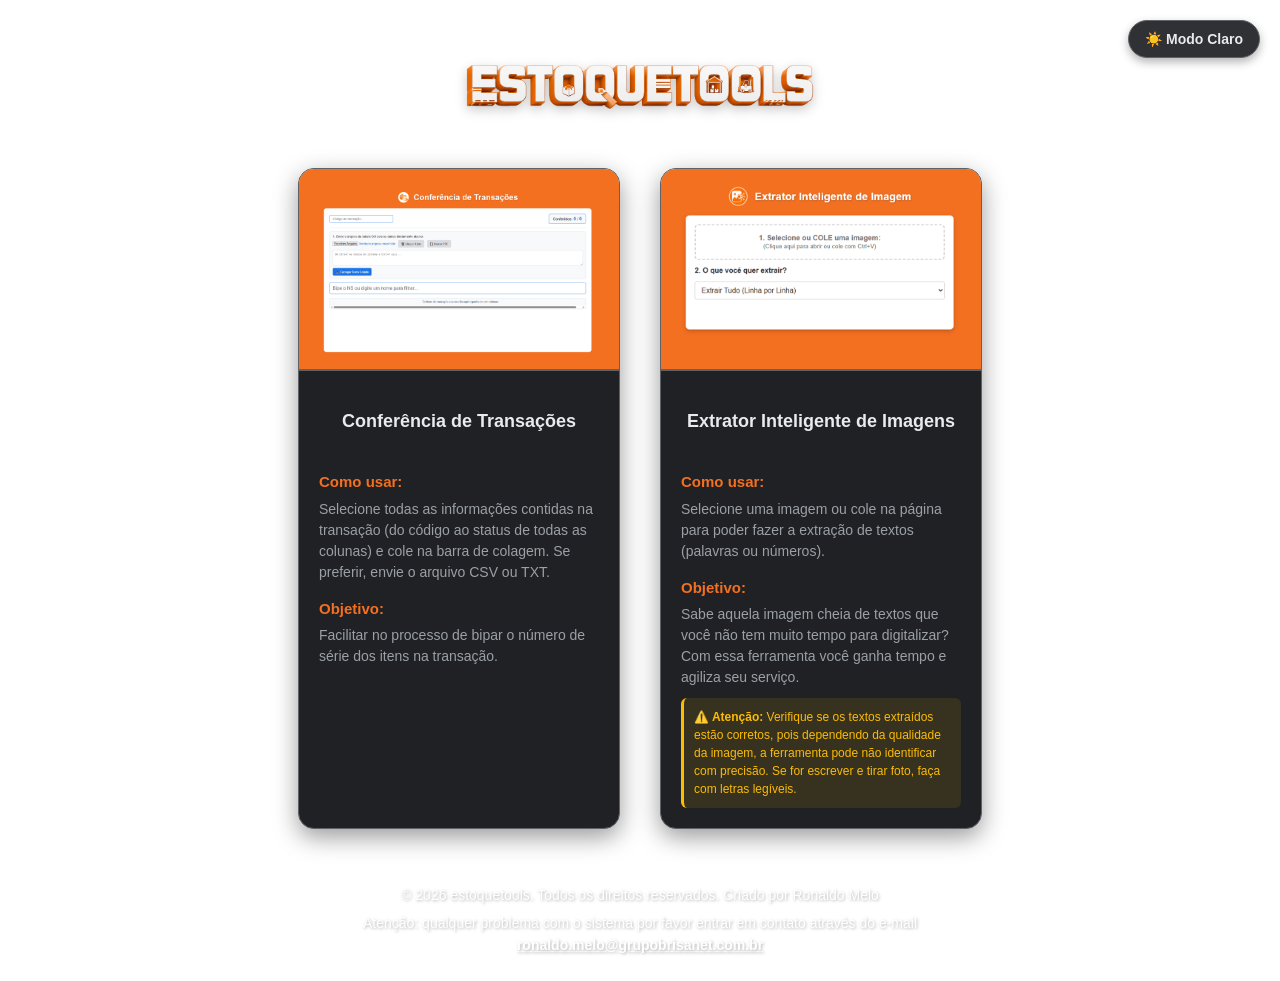
==== conferencia/index.html @ 3e3e8a0d "Change background color from orange to white" ====
<!DOCTYPE html>
<html lang="pt-BR">
<head>
    <meta charset="UTF-8">
    <meta name="viewport" content="width=device-width, initial-scale=1.0">
    <title>EstoqueTools</title>
    <meta property="og:type" content="website">
    <meta property="og:url" content="https://estoquetools.netlify.app/">
    <meta property="og:title" content="EstoqueTools - Ferramentas de Estoque">
    <meta property="og:description" content="Ferramentas para facilitar a conferência de transações e extração inteligente de textos em imagens.">
    <meta property="og:image" content="https://estoquetools.netlify.app/img/logoestoquetools2.png">
    <meta name="twitter:card" content="summary_large_image">
    <meta name="twitter:url" content="https://estoquetools.netlify.app/">
    <meta name="twitter:title" content="EstoqueTools - Ferramentas de Estoque">
    <meta name="twitter:description" content="Ferramentas para facilitar a conferência de transações e extração inteligente de textos em imagens.">
    <meta name="twitter:image" content="https://estoquetools.netlify.app/img/logoestoquetools2.png">
    <link rel="manifest" href="manifest.json">
    <link rel="apple-touch-icon" href="img/favicon0.png">
    <link rel="icon" type="image/png" href="img/favicon0.png">
    <link rel="shortcut icon" type="image/png" href="img/favicon0.png">

    <style>
        /* --- VARIÁVEIS DE TEMA --- */
        :root {
            --bg-container: #202124;
            --text-main: #e8eaed;
            --border-color: #5f6368;
            --btn-theme-bg: #303134;
            --btn-theme-text: #e8eaed;
            --card-hover: #303134;
        }

        [data-theme="light"] {
            --bg-container: #ffffff;
            --text-main: #202124;
            --border-color: #dadce0;
            --btn-theme-bg: #ffffff;
            --btn-theme-text: #202124;
            --card-hover: #f8f9fa;
        }

        body {
            background-color: #ffffff; 
            color: var(--text-main);
            font-family: Arial, sans-serif;
            margin: 0;
            padding: 20px;
            display: flex;
            flex-direction: column;
            align-items: center;
            min-height: 95vh;
            transition: background-color 0.3s ease, color 0.3s ease;
            box-sizing: border-box;
        }

        /* Botão de Tema */
        .theme-toggle {
            position: fixed;
            top: 20px;
            right: 20px;
            background-color: var(--btn-theme-bg);
            color: var(--btn-theme-text);
            border: 1px solid var(--border-color);
            padding: 10px 16px;
            border-radius: 30px;
            cursor: pointer;
            font-weight: bold;
            font-size: 14px;
            box-shadow: 0 4px 10px rgba(0,0,0,0.3);
            transition: all 0.3s ease;
            z-index: 1000;
        }
        .theme-toggle:hover {
            transform: scale(1.05);
        }

        /* Logo Centralizada */
        .logo-container {
            margin: 40px 0 50px 0;
            text-align: center;
            width: 100%;
        }
        .logo-img {
            max-width: 350px;
            width: 100%;
            height: auto;
            filter: drop-shadow(0 4px 6px rgba(0,0,0,0.2));
            transition: transform 0.3s ease;
        }
        .logo-img:hover {
            transform: scale(1.03);
        }

        /* Grid de Ferramentas */
        .tools-grid {
            display: flex;
            gap: 40px;
            justify-content: center;
            flex-wrap: wrap;
            max-width: 1000px;
            width: 100%;
            flex: 1;
        }

        /* Cartões (Quadrados Clicáveis) */
        .tool-card {
            background-color: var(--bg-container);
            border: 1px solid var(--border-color);
            border-radius: 16px;
            text-decoration: none;
            color: var(--text-main);
            width: 320px;
            overflow: hidden;
            box-shadow: 0 8px 24px rgba(0,0,0,0.4);
            display: flex;
            flex-direction: column;
            transition: transform 0.3s ease, box-shadow 0.3s ease, background-color 0.3s ease;
        }

        .tool-card:hover {
            transform: translateY(-8px);
            box-shadow: 0 16px 32px rgba(0,0,0,0.6);
            background-color: var(--card-hover);
        }

        /* Miniatura da Página */
        .card-thumb {
            width: 100%;
            height: 200px;
            background-color: #e8eaed; /* Cor de fundo caso a imagem demore a carregar */
            border-bottom: 2px solid var(--border-color);
            overflow: hidden;
            position: relative;
        }
        
        .card-thumb img {
            width: 100%;
            height: 100%;
            object-fit: cover; /* Preenche o quadrado mantendo a proporção */
            object-position: top; /* Foca no topo da página capturada */
            transition: transform 0.4s ease;
        }

        .tool-card:hover .card-thumb img {
            transform: scale(1.05); /* Efeito de zoom leve ao passar o mouse */
        }

        /* Título do Cartão */
        .card-title {
            padding: 20px;
            font-size: 18px;
            font-weight: bold;
            text-align: center;
            display: flex;
            align-items: center;
            justify-content: center;
            min-height: 60px;
        }

        .card-body {
            padding: 0 20px 20px 20px;
            font-size: 14px;
            line-height: 1.5;
            text-align: left;
            flex-grow: 1; /* Faz o cartão esticar para ocupar o espaço */
        }
        
        .card-body h4 {
            margin: 0 0 5px 0;
            color: #F37021; /* Laranja do tema para destacar os subtítulos */
            font-size: 15px;
        }

        .card-body p {
            margin: 0 0 15px 0;
            color: var(--text-muted, #9aa0a6);
        }

        [data-theme="light"] .card-body p {
            color: #5f6368;
        }

        /* Caixa de aviso especial */
        .card-body .alerta {
            font-size: 12px;
            color: #fbbc04;
            background: rgba(251, 188, 4, 0.1);
            padding: 10px;
            border-radius: 6px;
            border-left: 3px solid #fbbc04;
            margin-top: -5px;
        }
        
        [data-theme="light"] .card-body .alerta {
            color: #b06000;
            background-color: #fef7e0;
        }

        /* Rodapé */
        .footer {
            margin-top: 50px;
            text-align: center;
            color: #ffffff;
            font-size: 14px;
            line-height: 1.6;
            text-shadow: 1px 1px 3px rgba(0,0,0,0.3);
            width: 100%;
            max-width: 800px;
        }
        .footer p {
            margin: 5px 0;
        }
        .footer a {
            color: #ffffff;
            font-weight: bold;
            text-decoration: underline;
        }
        .footer a:hover {
            color: #333333;
        }

        @media (max-width: 768px) {
            .tools-grid {
                gap: 25px;
            }
            .tool-card {
                width: 100%;
                max-width: 350px;
            }
        }
    </style>
</head>
<body>

    <button id="themeToggleBtn" class="theme-toggle">☀️ Modo Claro</button>

    <div class="logo-container">
        <img src="img/logoestoquetools.png" alt="Logo EstoqueTools" class="logo-img">
    </div>

    <div class="tools-grid">
        <a href="https://estoquetools.netlify.app/conferencia" class="tool-card">
            <div class="card-thumb">
                <img src="img/thumb-conferencia.png" alt="Miniatura Conferência de Transações">
            </div>
            <div class="card-title">
                Conferência de Transações
            </div>
            <div class="card-body">
                <h4>Como usar:</h4>
                <p>Selecione todas as informações contidas na transação (do código ao status de todas as colunas) e cole na barra de colagem. Se preferir, envie o arquivo CSV ou TXT.</p>
                
                <h4>Objetivo:</h4>
                <p>Facilitar no processo de bipar o número de série dos itens na transação.</p>
            </div>
        </a>

        <a href="https://estoquetools.netlify.app/extratordeimagens" class="tool-card">
            <div class="card-thumb">
                <img src="img/thumb-extrator.png" alt="Miniatura Extrator Inteligente de Imagens">
            </div>
            <div class="card-title">
                Extrator Inteligente de Imagens
            </div>
            <div class="card-body">
                <h4>Como usar:</h4>
                <p>Selecione uma imagem ou cole na página para poder fazer a extração de textos (palavras ou números).</p>
                
                <h4>Objetivo:</h4>
                <p>Sabe aquela imagem cheia de textos que você não tem muito tempo para digitalizar? Com essa ferramenta você ganha tempo e agiliza seu serviço.</p>

                <div class="alerta">
                    <strong>⚠️ Atenção:</strong> Verifique se os textos extraídos estão corretos, pois dependendo da qualidade da imagem, a ferramenta pode não identificar com precisão. Se for escrever e tirar foto, faça com letras legíveis.
                </div>
            </div>
        </a>
    </div>

    <div class="footer">
        <p>&copy; 2026 estoquetools. Todos os direitos reservados. Criado por Ronaldo Melo</p>
        <p>Atenção: qualquer problema com o sistema por favor entrar em contato através do e-mail <a href="mailto:ronaldo.melo@grupobrisanet.com.br">ronaldo.melo@grupobrisanet.com.br</a></p>
    </div>

    <script>
        // Sincronização do tema Dark/Light integrada com as outras páginas
        const themeToggleBtn = document.getElementById('themeToggleBtn');
        const savedTheme = localStorage.getItem('themeBrisanet') || 'dark';
        
        document.documentElement.setAttribute('data-theme', savedTheme);
        atualizarBotaoTema(savedTheme);

        themeToggleBtn.addEventListener('click', () => {
            let currentTheme = document.documentElement.getAttribute('data-theme');
            let newTheme = currentTheme === 'dark' ? 'light' : 'dark';
            
            document.documentElement.setAttribute('data-theme', newTheme);
            localStorage.setItem('themeBrisanet', newTheme);
            atualizarBotaoTema(newTheme);
        });

        function atualizarBotaoTema(theme) {
            if (theme === 'light') {
                themeToggleBtn.innerHTML = '🌙 Modo Escuro';
            } else {
                themeToggleBtn.innerHTML = '☀️ Modo Claro';
            }
        }
    </script>
</body>
</html>
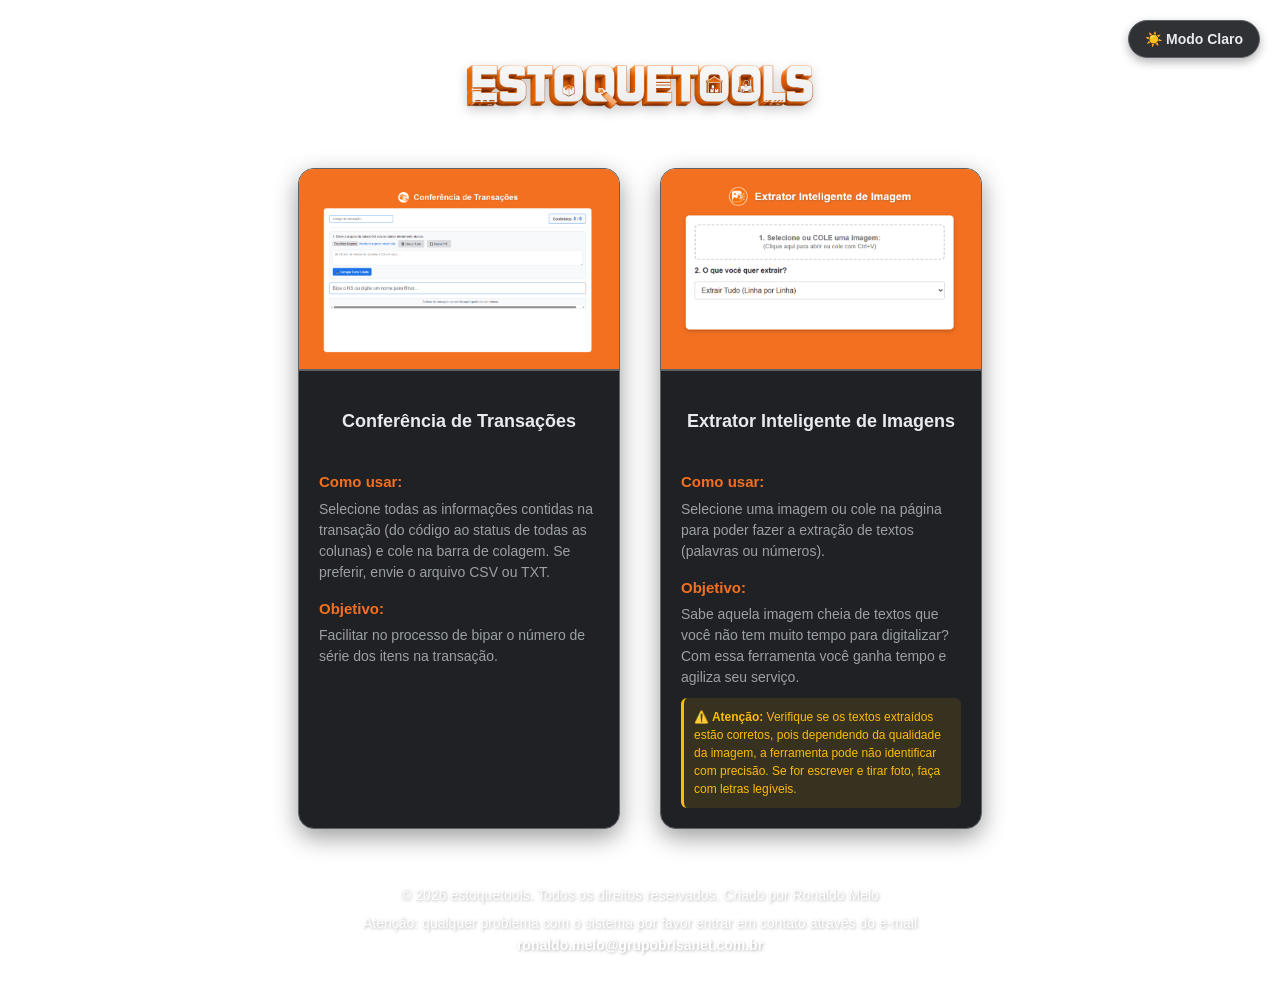
==== commit 466f6197: "Update footer link styles for better theming" ====
--- a/conferencia/index.html
+++ b/conferencia/index.html
@@ -211,12 +211,12 @@
             margin: 5px 0;
         }
         .footer a {
-            color: #ffffff;
+            color: var(--primary-color); 
+            text-decoration: none;
             font-weight: bold;
+        }
+        .footer a:hover {
             text-decoration: underline;
-        }
-        .footer a:hover {
-            color: #333333;
         }
 
         @media (max-width: 768px) {
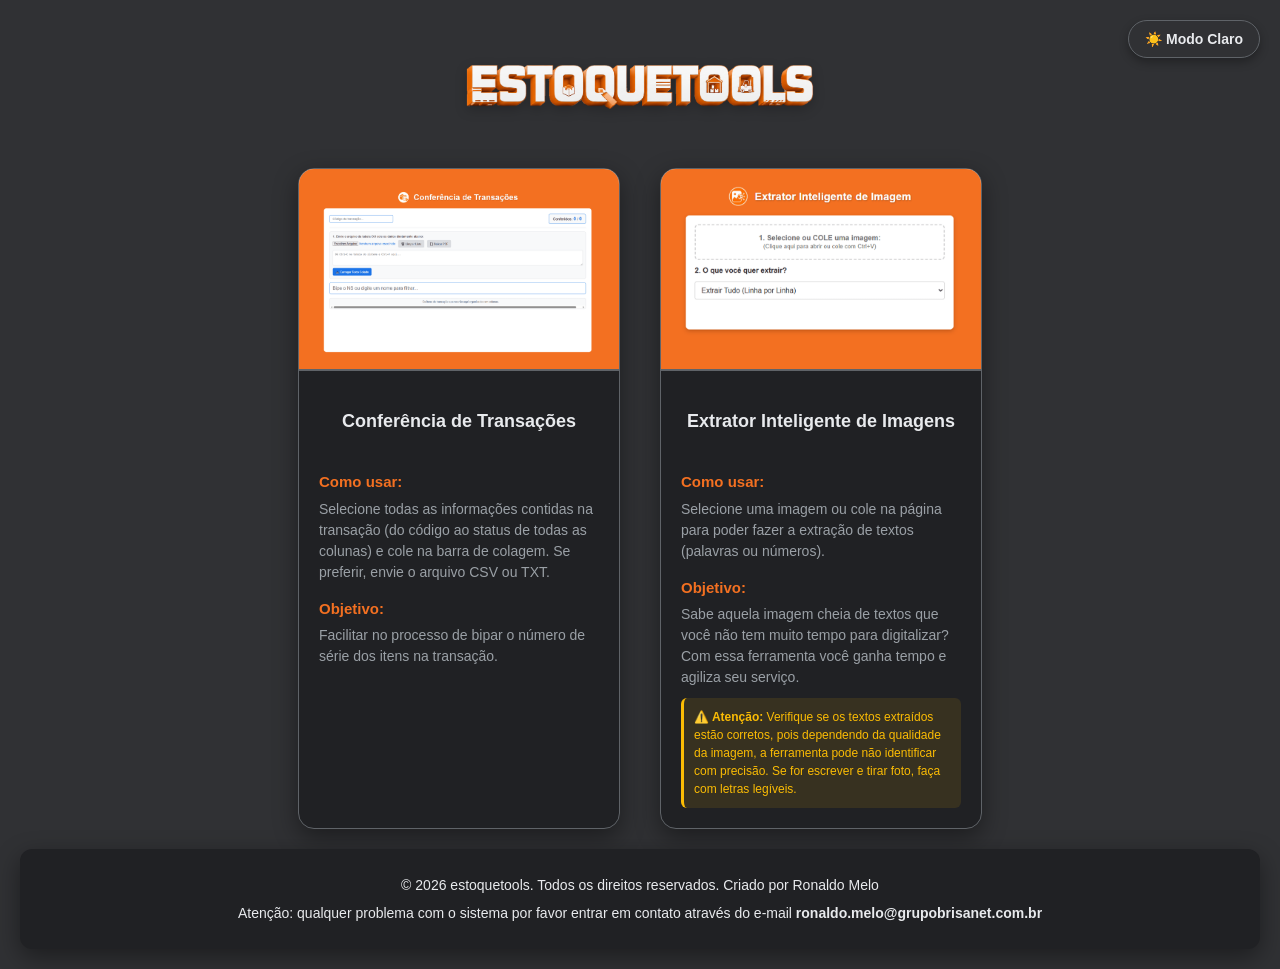
==== commit 89f5bdf4: "Update theme variables and footer styles in HTML" ====
--- a/conferencia/index.html
+++ b/conferencia/index.html
@@ -23,6 +23,7 @@
         /* --- VARIÁVEIS DE TEMA --- */
         :root {
             --bg-container: #202124;
+            --bg-section: #303134;
             --text-main: #e8eaed;
             --border-color: #5f6368;
             --btn-theme-bg: #303134;
@@ -32,6 +33,7 @@
 
         [data-theme="light"] {
             --bg-container: #ffffff;
+            --bg-section: #f8f9fa;
             --text-main: #202124;
             --border-color: #dadce0;
             --btn-theme-bg: #ffffff;
@@ -40,7 +42,7 @@
         }
 
         body {
-            background-color: #ffffff; 
+            background-color: var(--bg-section); 
             color: var(--text-main);
             font-family: Arial, sans-serif;
             margin: 0;
@@ -198,14 +200,19 @@
 
         /* Rodapé */
         .footer {
-            margin-top: 50px;
+            max-width: 1400px;
+            width: 100%;
+            margin: 20px auto 0 auto;
+            background-color: var(--bg-container);
+            padding: 20px 30px;
+            border-radius: 12px;
+            box-shadow: 0 8px 24px rgba(0,0,0,0.4);
             text-align: center;
-            color: #ffffff;
+            color: var(--text-muted);
             font-size: 14px;
             line-height: 1.6;
-            text-shadow: 1px 1px 3px rgba(0,0,0,0.3);
-            width: 100%;
-            max-width: 800px;
+            box-sizing: border-box;
+            transition: background-color 0.3s ease;
         }
         .footer p {
             margin: 5px 0;
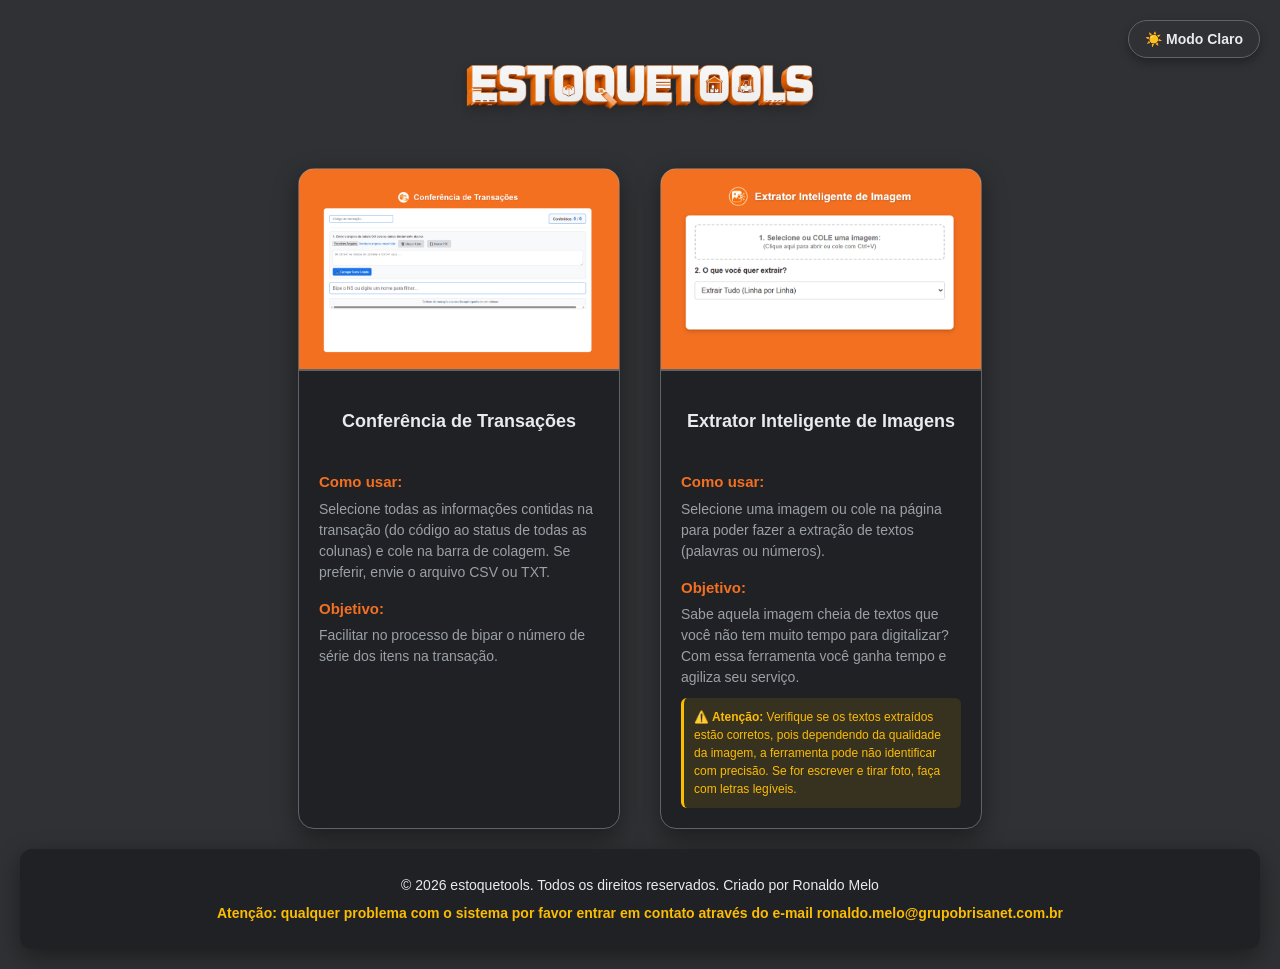
==== commit 71c40a91: "Add footer reminder styling and update footer text" ====
--- a/conferencia/index.html
+++ b/conferencia/index.html
@@ -217,6 +217,11 @@
         .footer p {
             margin: 5px 0;
         }
+        .footer-lembrete {
+            color: #fbbc04; 
+            font-weight: bold;
+            margin-top: 10px;
+        }
         .footer a {
             color: var(--primary-color); 
             text-decoration: none;
@@ -285,7 +290,10 @@
 
     <div class="footer">
         <p>&copy; 2026 estoquetools. Todos os direitos reservados. Criado por Ronaldo Melo</p>
-        <p>Atenção: qualquer problema com o sistema por favor entrar em contato através do e-mail <a href="mailto:ronaldo.melo@grupobrisanet.com.br">ronaldo.melo@grupobrisanet.com.br</a></p>
+        <p class="footer-lembrete">
+            Atenção: qualquer problema com o sistema por favor entrar em contato através do e-mail 
+        <a href="mailto:ronaldo.melo@grupobrisanet.com.br">ronaldo.melo@grupobrisanet.com.br</a>
+        </p>    
     </div>
 
     <script>
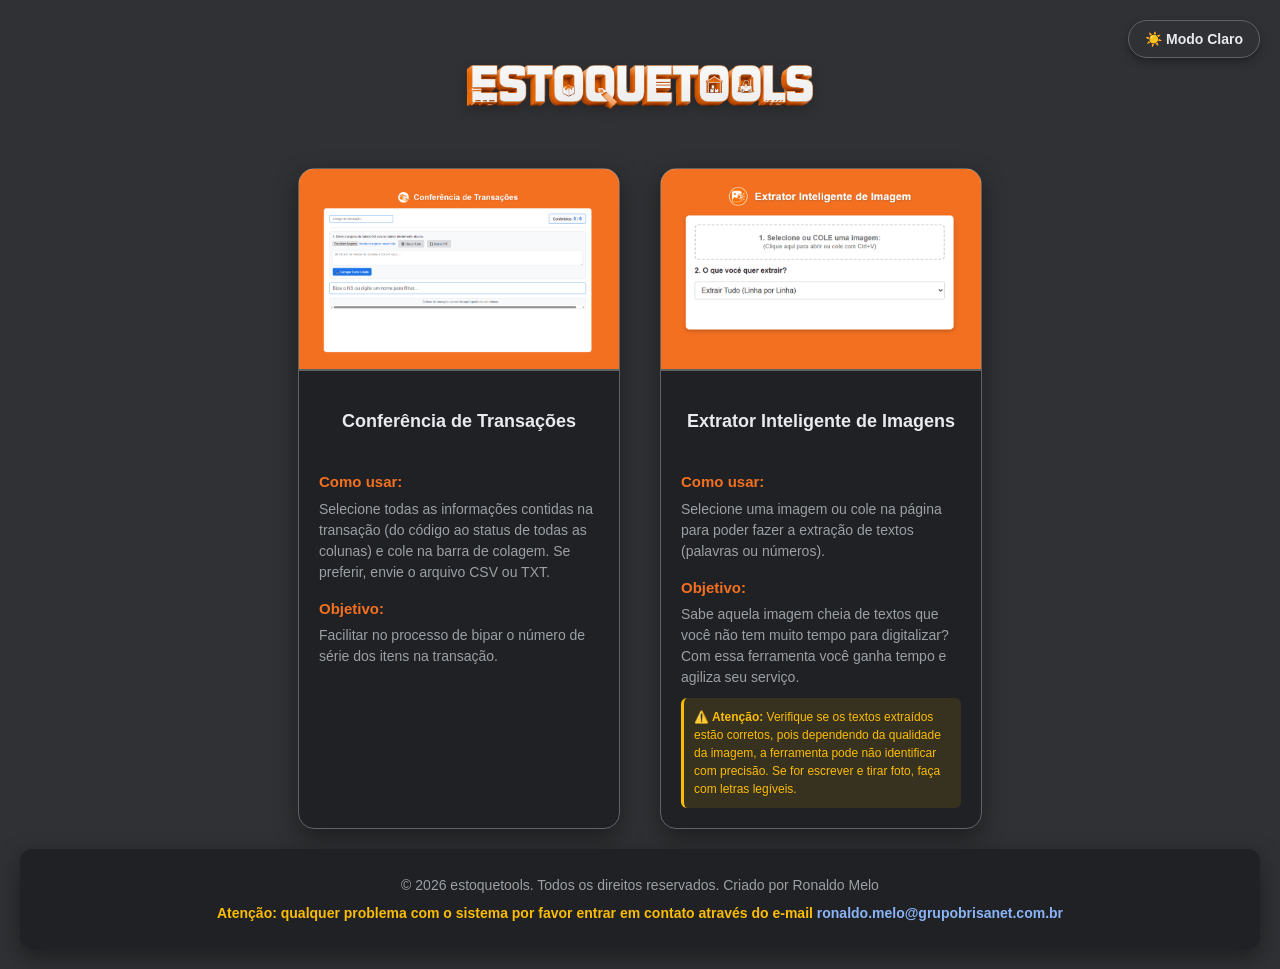
==== commit 1648ffab: "Add new CSS variables for input and filter styles" ====
--- a/conferencia/index.html
+++ b/conferencia/index.html
@@ -24,21 +24,39 @@
         :root {
             --bg-container: #202124;
             --bg-section: #303134;
+            --bg-input: #171717;
             --text-main: #e8eaed;
+            --text-title: #ffffff;
+            --text-muted: #9aa0a6;
             --border-color: #5f6368;
+            --list-header: #171717;
+            --badge-bg: #5f6368;
+            --badge-text: #ffffff;
+            --primary-color: #8ab4f8;
+            --highlight-bg: #444746;
             --btn-theme-bg: #303134;
             --btn-theme-text: #e8eaed;
-            --card-hover: #303134;
+            --filtro-bg: #3c4043;
+            --filtro-text: #fbbc04;
         }
 
         [data-theme="light"] {
             --bg-container: #ffffff;
             --bg-section: #f8f9fa;
+            --bg-input: #ffffff;
             --text-main: #202124;
+            --text-title: #202124;
+            --text-muted: #5f6368;
             --border-color: #dadce0;
+            --list-header: #e8eaed;
+            --badge-bg: #dadce0;
+            --badge-text: #202124;
+            --primary-color: #1a73e8; 
+            --highlight-bg: #fff8e1;
             --btn-theme-bg: #ffffff;
             --btn-theme-text: #202124;
-            --card-hover: #f8f9fa;
+            --filtro-bg: #fef7e0;
+            --filtro-text: #b06000;
         }
 
         body {
@@ -291,9 +309,9 @@
     <div class="footer">
         <p>&copy; 2026 estoquetools. Todos os direitos reservados. Criado por Ronaldo Melo</p>
         <p class="footer-lembrete">
-            Atenção: qualquer problema com o sistema por favor entrar em contato através do e-mail 
+        Atenção: qualquer problema com o sistema por favor entrar em contato através do e-mail 
         <a href="mailto:ronaldo.melo@grupobrisanet.com.br">ronaldo.melo@grupobrisanet.com.br</a>
-        </p>    
+        </p>
     </div>
 
     <script>
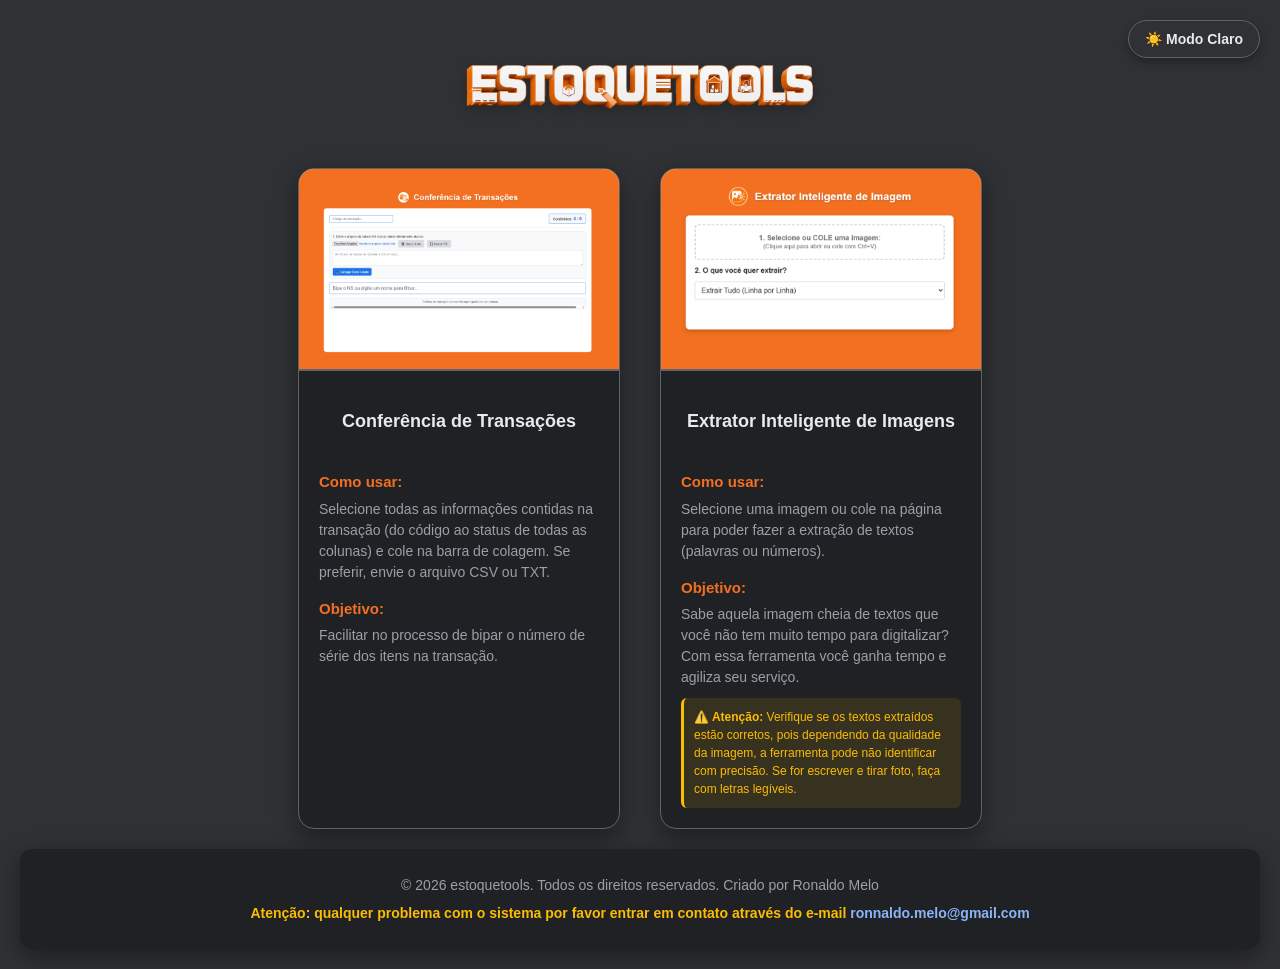
==== commit 789f0131: "Update logo container and email contact details" ====
--- a/conferencia/index.html
+++ b/conferencia/index.html
@@ -264,9 +264,9 @@
 
     <button id="themeToggleBtn" class="theme-toggle">☀️ Modo Claro</button>
 
-    <div class="logo-container">
+    <header class="logo-container">
         <img src="img/logoestoquetools.png" alt="Logo EstoqueTools" class="logo-img">
-    </div>
+    </header>
 
     <div class="tools-grid">
         <a href="https://estoquetools.netlify.app/conferencia" class="tool-card">
@@ -310,14 +310,14 @@
         <p>&copy; 2026 estoquetools. Todos os direitos reservados. Criado por Ronaldo Melo</p>
         <p class="footer-lembrete">
         Atenção: qualquer problema com o sistema por favor entrar em contato através do e-mail 
-        <a href="mailto:ronaldo.melo@grupobrisanet.com.br">ronaldo.melo@grupobrisanet.com.br</a>
+        <a href="mailto:ronaldo.melo@gmail.com">ronnaldo.melo@gmail.com</a>
         </p>
     </div>
 
     <script>
         // Sincronização do tema Dark/Light integrada com as outras páginas
         const themeToggleBtn = document.getElementById('themeToggleBtn');
-        const savedTheme = localStorage.getItem('themeBrisanet') || 'dark';
+        const savedTheme = localStorage.getItem('themeEstoque') || 'dark';
         
         document.documentElement.setAttribute('data-theme', savedTheme);
         atualizarBotaoTema(savedTheme);
@@ -327,7 +327,7 @@
             let newTheme = currentTheme === 'dark' ? 'light' : 'dark';
             
             document.documentElement.setAttribute('data-theme', newTheme);
-            localStorage.setItem('themeBrisanet', newTheme);
+            localStorage.setItem('themeEstoque', newTheme);
             atualizarBotaoTema(newTheme);
         });
 
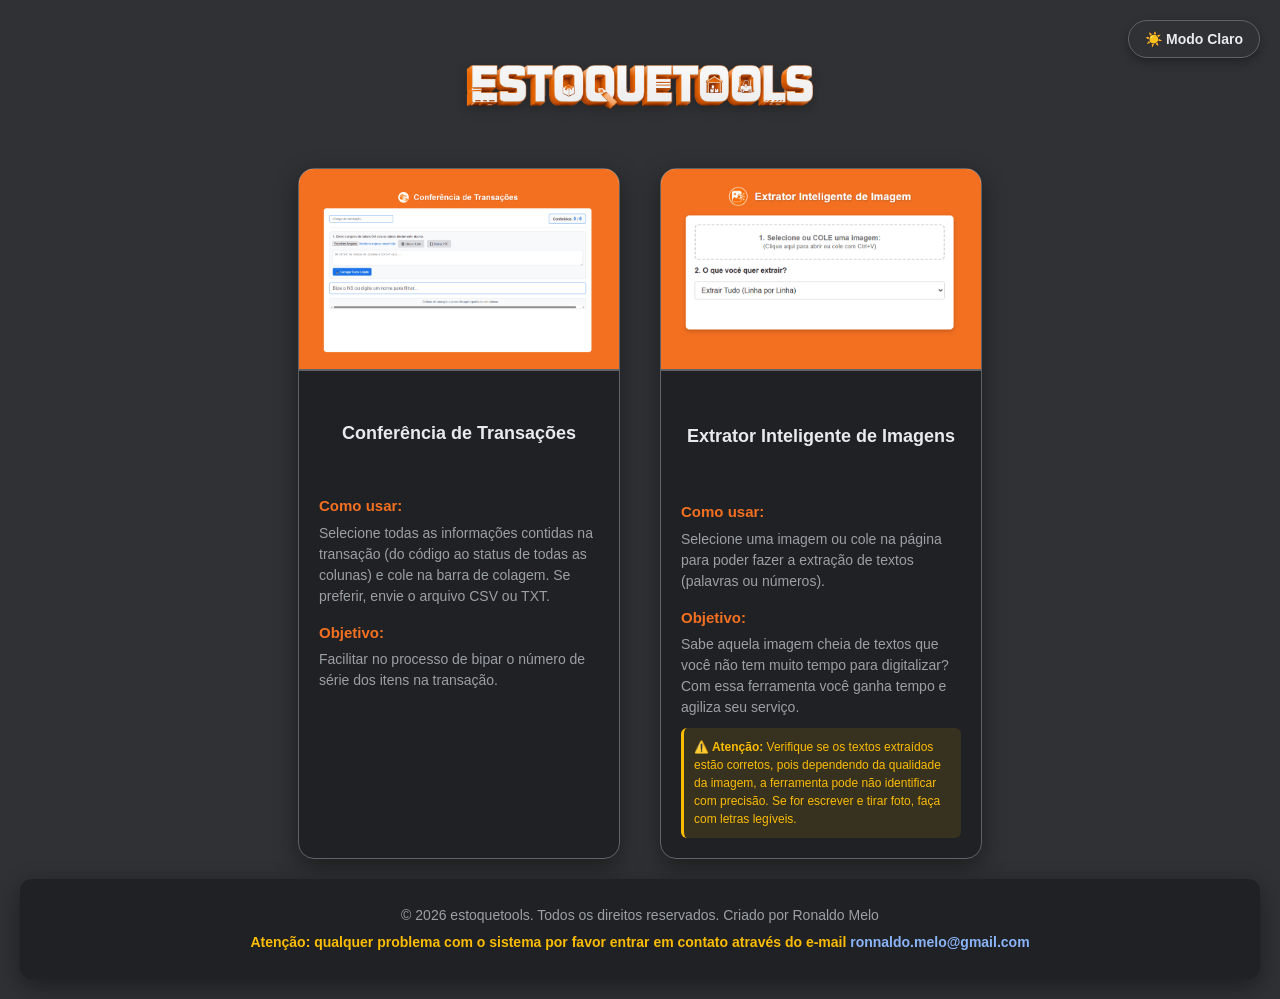
==== commit e416bc71: "Refactor HTML structure for conference page" ====
--- a/conferencia/index.html
+++ b/conferencia/index.html
@@ -273,9 +273,9 @@
             <div class="card-thumb">
                 <img src="img/thumb-conferencia.png" alt="Miniatura Conferência de Transações">
             </div>
-            <div class="card-title">
+            <h1 class="card-title">
                 Conferência de Transações
-            </div>
+            </h1>
             <div class="card-body">
                 <h4>Como usar:</h4>
                 <p>Selecione todas as informações contidas na transação (do código ao status de todas as colunas) e cole na barra de colagem. Se preferir, envie o arquivo CSV ou TXT.</p>
@@ -289,9 +289,9 @@
             <div class="card-thumb">
                 <img src="img/thumb-extrator.png" alt="Miniatura Extrator Inteligente de Imagens">
             </div>
-            <div class="card-title">
+            <h2 class="card-title">
                 Extrator Inteligente de Imagens
-            </div>
+            </h2>
             <div class="card-body">
                 <h4>Como usar:</h4>
                 <p>Selecione uma imagem ou cole na página para poder fazer a extração de textos (palavras ou números).</p>
@@ -306,13 +306,13 @@
         </a>
     </div>
 
-    <div class="footer">
+    <footer class="footer">
         <p>&copy; 2026 estoquetools. Todos os direitos reservados. Criado por Ronaldo Melo</p>
         <p class="footer-lembrete">
         Atenção: qualquer problema com o sistema por favor entrar em contato através do e-mail 
         <a href="mailto:ronaldo.melo@gmail.com">ronnaldo.melo@gmail.com</a>
         </p>
-    </div>
+    </footer>
 
     <script>
         // Sincronização do tema Dark/Light integrada com as outras páginas
